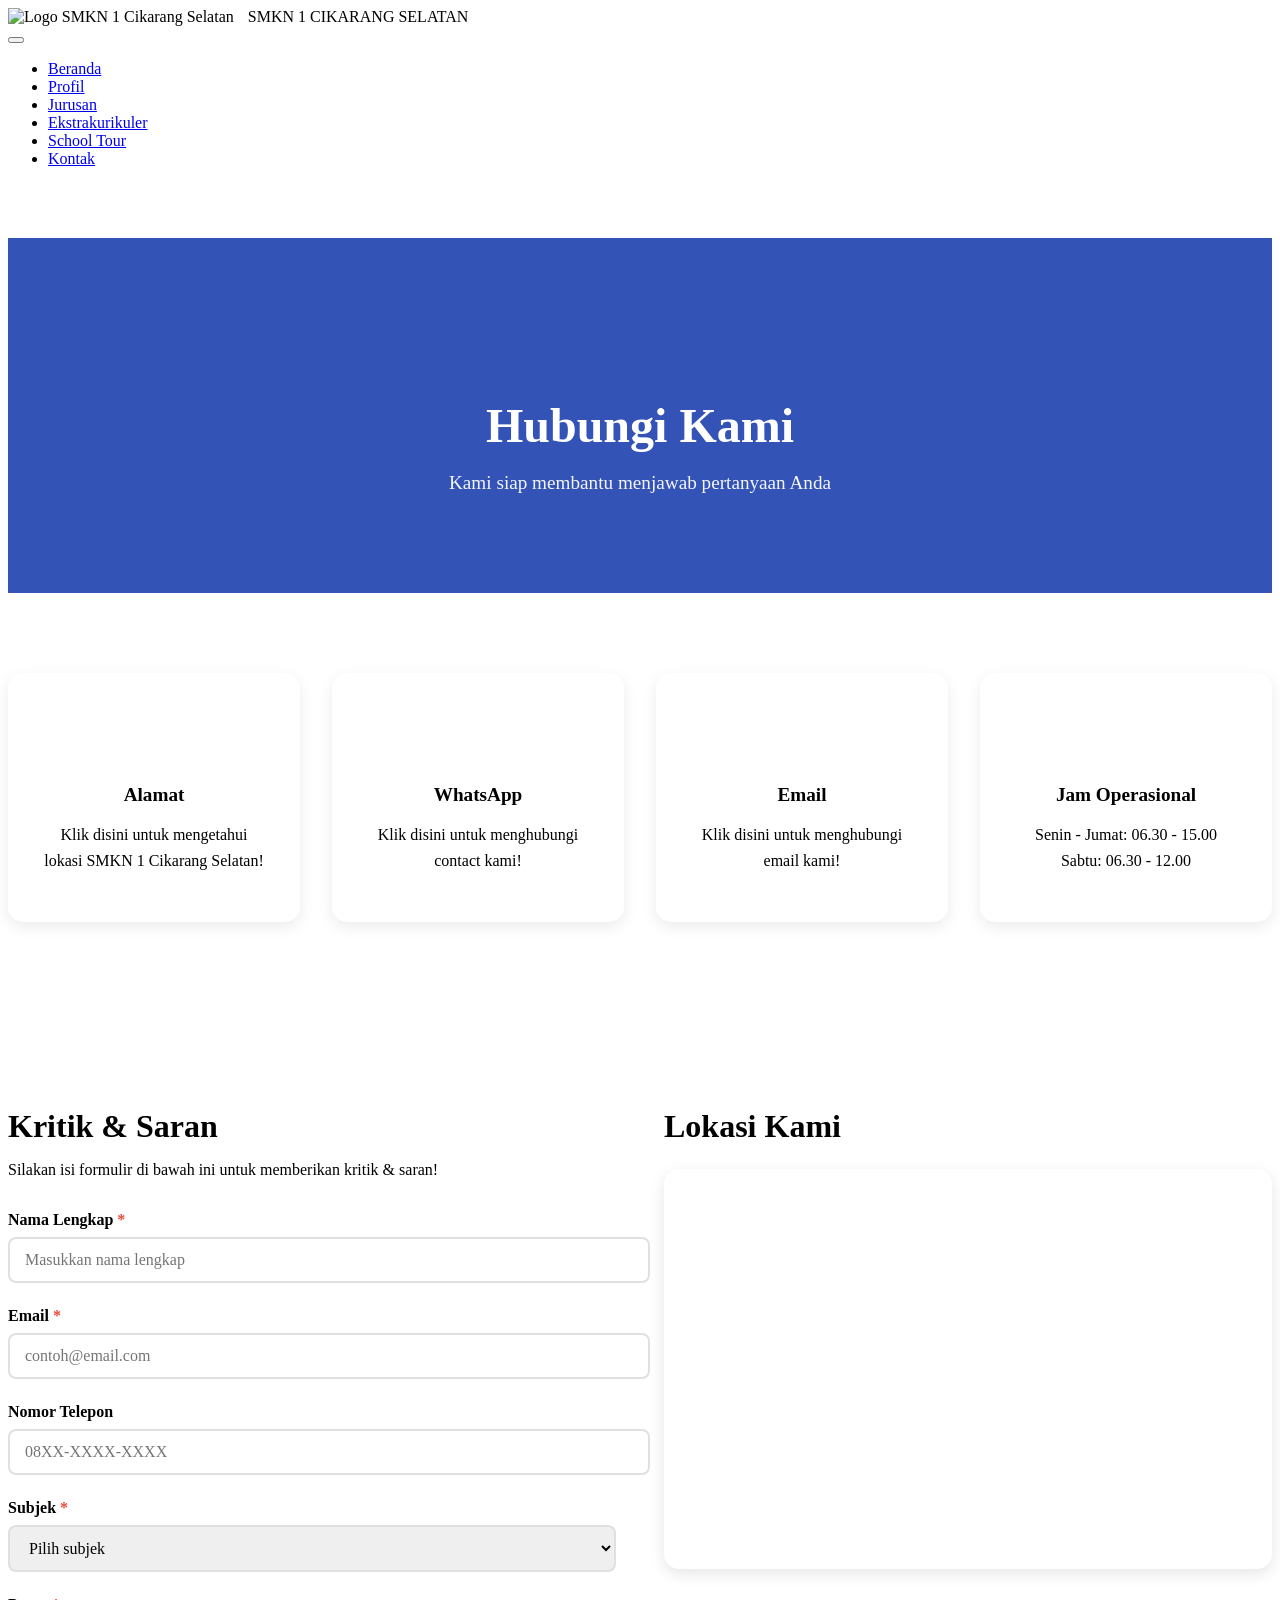
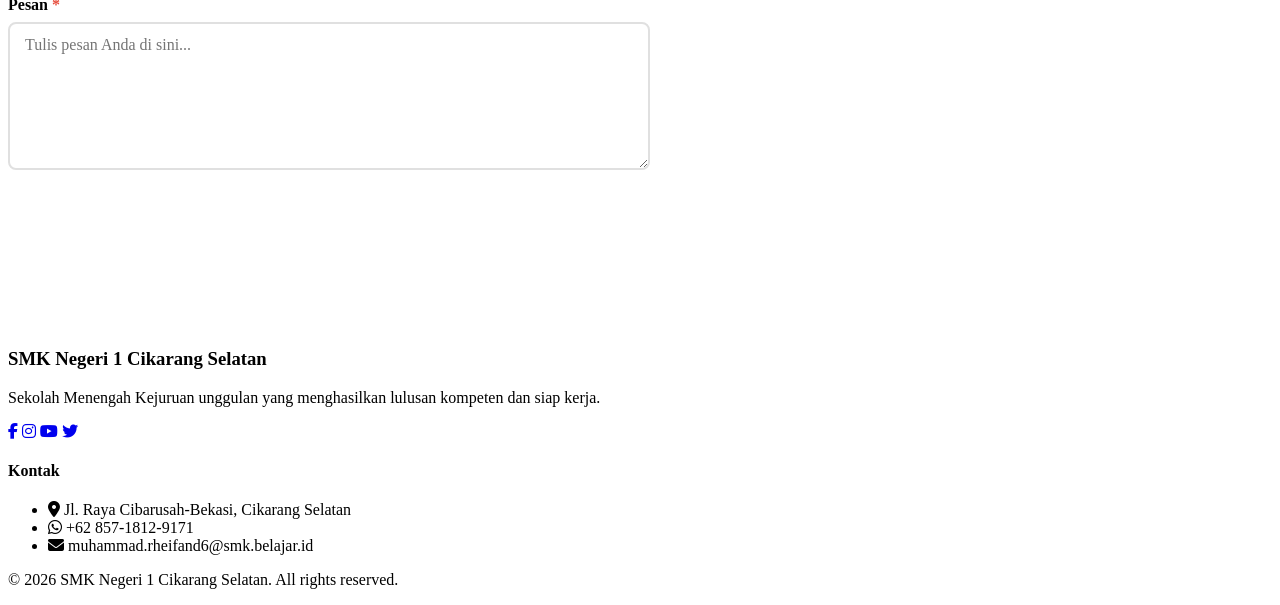
==== kontak.html @ 5ee205e4 "update4" ====
<!DOCTYPE html>
<html lang="id">
<head>
    <meta charset="UTF-8">
    <meta name="viewport" content="width=device-width, initial-scale=1.0">
    <title>Kontak - SMK Negeri 1 Cikarang Selatan</title>
    <link rel="stylesheet" href="styles.css">
    <link rel="stylesheet" href="https://cdnjs.cloudflare.com/ajax/libs/font-awesome/6.4.0/css/all.min.css">
    <style>
        /* Additional styles untuk halaman kontak */
        .page-header {
            background: linear-gradient(rgba(30, 64, 175, 0.9), rgba(30, 64, 175, 0.9)), 
                        url('https://indonesiaparlemen.com/wp-content/uploads/2022/09/SMKN-1-cikarang-selatan.jpeg');
            background-size: cover;
            background-position: center;
            padding: 120px 0 80px;
            margin-top: 70px;
            text-align: center;
            color: white;
        }

        .page-header h1 {
            font-size: 3rem;
            margin-bottom: 1rem;
        }

        .page-header p {
            font-size: 1.2rem;
            opacity: 0.95;
        }

        .contact-info-section {
            padding: 5rem 0;
            background: white;
        }

        .contact-info-grid {
            display: grid;
            grid-template-columns: repeat(auto-fit, minmax(250px, 1fr));
            gap: 2rem;
        }

        .contact-info-card {
            background: white;
            padding: 2rem;
            border-radius: 15px;
            text-align: center;
            box-shadow: 0 5px 15px rgba(0,0,0,0.08);
            transition: all 0.3s ease;
            display: block;
            text-decoration: none;
            color: inherit;
        }

        .contact-info-card:hover {
            transform: translateY(-10px);
            box-shadow: 0 10px 30px rgba(0,0,0,0.15);
        }

        .contact-icon {
            width: 60px;
            height: 60px;
            background: linear-gradient(135deg, var(--primary-color), var(--secondary-color));
            border-radius: 50%;
            display: flex;
            align-items: center;
            justify-content: center;
            color: white;
            font-size: 1.8rem;
            margin: 0 auto 1rem;
        }

        .contact-info-card h3 {
            font-size: 1.2rem;
            color: var(--dark-color);
            margin-bottom: 1rem;
        }

        .contact-info-card p {
            color: var(--text-color);
            line-height: 1.6;
        }

        .contact-form-section {
            padding: 5rem 0;
            background: var(--light-color);
        }

        .contact-grid {
            display: grid;
            grid-template-columns: 1fr 1fr;
            gap: 3rem;
        }

        .form-container h2 {
            font-size: 2rem;
            color: var(--dark-color);
            margin-bottom: 1rem;
        }

        .form-description {
            color: var(--text-color);
            margin-bottom: 2rem;
        }

        .form-group {
            margin-bottom: 1.5rem;
        }

        .form-group label {
            display: block;
            margin-bottom: 0.5rem;
            color: var(--dark-color);
            font-weight: 600;
        }

        .required {
            color: #e74c3c;
        }

        .form-group input,
        .form-group textarea,
        .form-group select {
            width: 100%;
            padding: 12px 15px;
            border: 2px solid #e0e0e0;
            border-radius: 8px;
            font-size: 1rem;
            font-family: inherit;
            transition: all 0.3s ease;
        }

        .form-group input:focus,
        .form-group textarea:focus,
        .form-group select:focus {
            outline: none;
            border-color: var(--primary-color);
            box-shadow: 0 0 0 3px rgba(30, 64, 175, 0.1);
        }

        .form-group textarea {
            resize: vertical;
            min-height: 120px;
        }

        .btn-submit {
            width: 100%;
            padding: 15px;
            background: linear-gradient(135deg, var(--primary-color), var(--secondary-color));
            color: white;
            border: none;
            border-radius: 8px;
            font-size: 1.1rem;
            font-weight: 600;
            cursor: pointer;
            transition: all 0.3s ease;
            display: flex;
            align-items: center;
            justify-content: center;
            gap: 10px;
        }

        .btn-submit:hover {
            transform: translateY(-2px);
            box-shadow: 0 10px 25px rgba(30, 64, 175, 0.3);
        }

        .btn-submit:disabled {
            background: #ccc;
            cursor: not-allowed;
            transform: none;
        }

        .spinner {
            border: 3px solid #f3f3f3;
            border-top: 3px solid white;
            border-radius: 50%;
            width: 20px;
            height: 20px;
            animation: spin 1s linear infinite;
        }

        @keyframes spin {
            0% { transform: rotate(0deg); }
            100% { transform: rotate(360deg); }
        }

        .alert {
            padding: 15px;
            border-radius: 8px;
            margin-bottom: 20px;
            display: none;
            animation: slideDown 0.3s ease;
        }

        .alert.success {
            background: #d4edda;
            color: #155724;
            border: 1px solid #c3e6cb;
        }

        .alert.error {
            background: #f8d7da;
            color: #721c24;
            border: 1px solid #f5c6cb;
        }

        .alert.show {
            display: block;
        }

        @keyframes slideDown {
            from {
                opacity: 0;
                transform: translateY(-10px);
            }
            to {
                opacity: 1;
                transform: translateY(0);
            }
        }

        .map-container h2 {
            font-size: 2rem;
            color: var(--dark-color);
            margin-bottom: 1.5rem;
        }

        .map-wrapper {
            height: 400px;
            border-radius: 15px;
            overflow: hidden;
            margin-bottom: 1.5rem;
            box-shadow: 0 5px 15px rgba(0,0,0,0.1);
        }

        .maps-button {
            display: inline-block;
            padding: 12px 24px;
            background: var(--primary-color);
            color: white;
            text-decoration: none;
            border-radius: 8px;
            font-weight: 600;
            transition: all 0.3s ease;
        }

        .maps-button:hover {
            background: var(--secondary-color);
            transform: translateY(-2px);
        }

        @media (max-width: 768px) {
            .contact-grid {
                grid-template-columns: 1fr;
            }

            .page-header h1 {
                font-size: 2rem;
            }
        }
    </style>
</head>
<body>
    <!-- Navigation -->
    <nav class="navbar" id="navbar">
        <div class="container">
            <div class="nav-wrapper">
                <div class="logo">
                    <img src="https://i.ytimg.com/vi/6v_6yStDr5Q/maxresdefault.jpg" alt="Logo SMKN 1 Cikarang Selatan" style="height: 40px; margin-right: 10px;">
                    <span>SMKN 1 CIKARANG SELATAN</span>
                </div>
                <button class="mobile-toggle" id="mobileToggle">
                    <span></span>
                    <span></span>
                    <span></span>
                </button>
                <ul class="nav-menu" id="navMenu">
                    <li><a href="index.html">Beranda</a></li>
                    <li><a href="profil.html">Profil</a></li>
                    <li><a href="jurusan.html">Jurusan</a></li>
                    <li><a href="ekstrakurikuler.html">Ekstrakurikuler</a></li>
                    <li><a href="school-tour.html">School Tour</a></li>
                    <li><a href="kontak.html" class="active">Kontak</a></li>
                </ul>
            </div>
        </div>
    </nav>

    <!-- Page Header -->
    <section class="page-header">
        <div class="container">
            <h1>Hubungi Kami</h1>
            <p>Kami siap membantu menjawab pertanyaan Anda</p>
        </div>
    </section>

    <!-- Contact Info Section -->
    <section class="contact-info-section">
        <div class="container">
            <div class="contact-info-grid">
                <a href="https://maps.app.goo.gl/vhUKGWcjGLsRgi6n9" target="_blank" class="contact-info-card">
                    <div class="contact-icon">
                        <i class="fas fa-map-marker-alt"></i>
                    </div>
                    <h3>Alamat</h3>
                    <p>Klik disini untuk mengetahui lokasi SMKN 1 Cikarang Selatan!</p>
                </a>
                <a href="https://wa.me/6285718129171" target="_blank" class="contact-info-card">
                    <div class="contact-icon">
                        <i class="fab fa-whatsapp"></i>
                    </div>
                    <h3>WhatsApp</h3>
                    <p>Klik disini untuk menghubungi contact kami!</p>
                </a>
                <a href="mailto:muhammad.rheifand6@smk.belajar.id" class="contact-info-card">
                    <div class="contact-icon">
                        <i class="fas fa-envelope"></i>
                    </div>
                    <h3>Email</h3>
                    <p>Klik disini untuk menghubungi email kami!</p>
                </a>
                <div class="contact-info-card">
                    <div class="contact-icon">
                        <i class="fas fa-clock"></i>
                    </div>
                    <h3>Jam Operasional</h3>
                    <p>Senin - Jumat: 06.30 - 15.00<br>Sabtu: 06.30 - 12.00</p>
                </div>
            </div>
        </div>
    </section>

    <!-- Contact Form & Map Section -->
    <section class="contact-form-section">
        <div class="container">
            <div class="contact-grid">
                <div class="form-container">
                    <h2>Kritik & Saran</h2>
                    <p class="form-description">Silakan isi formulir di bawah ini untuk memberikan kritik & saran!</p>
                    
                    <div id="alert" class="alert"></div>

                    <form id="contactForm" class="contact-form">
                        <div class="form-group">
                            <label for="name">Nama Lengkap <span class="required">*</span></label>
                            <input type="text" id="name" name="name" required placeholder="Masukkan nama lengkap">
                        </div>
                        <div class="form-group">
                            <label for="email">Email <span class="required">*</span></label>
                            <input type="email" id="email" name="email" required placeholder="contoh@email.com">
                        </div>
                        <div class="form-group">
                            <label for="phone">Nomor Telepon</label>
                            <input type="tel" id="phone" name="phone" placeholder="08XX-XXXX-XXXX">
                        </div>
                        <div class="form-group">
                            <label for="subject">Subjek <span class="required">*</span></label>
                            <select id="subject" name="subject" required>
                                <option value="">Pilih subjek</option>
                                <option value="ppdb">Pendaftaran Siswa Baru (PPDB)</option>
                                <option value="info-jurusan">Informasi Jurusan</option>
                                <option value="fasilitas">Fasilitas Sekolah</option>
                                <option value="kerjasama">Kerjasama Industri</option>
                                <option value="lainnya">Lainnya</option>
                            </select>
                        </div>
                        <div class="form-group">
                            <label for="message">Pesan <span class="required">*</span></label>
                            <textarea id="message" name="message" rows="6" required placeholder="Tulis pesan Anda di sini..."></textarea>
                        </div>
                        <button type="submit" class="btn btn-primary btn-submit" id="submitBtn">
                            <span id="btnText"><i class="fas fa-paper-plane"></i> Kirim Pesan</span>
                            <div id="spinner" class="spinner" style="display: none;"></div>
                        </button>
                    </form>
                </div>
                <div class="map-container">
                    <h2>Lokasi Kami</h2>
                    <div class="map-wrapper">
                        <iframe 
                            src="https://www.google.com/maps/embed?pb=!1m18!1m12!1m3!1d3965.3249083308624!2d107.10358297402703!3d-6.351965662140922!2m3!1f0!2f0!3f0!3m2!1i1024!2i768!4f13.1!3m3!1m2!1s0x2e699a0b69feb499%3A0x34077da71af142ca!2sSMKN%201%20Cikarang%20Selatan!5e0!3m2!1sid!2sid!4v1770727497861!5m2!1sid!2sid" 
                            allowfullscreen="" 
                            loading="lazy" 
                            referrerpolicy="no-referrer-when-downgrade"
                            style="border:0; width: 100%; height: 100%; border-radius: 15px;">
                        </iframe>
                    </div>
                    <a href="https://maps.app.goo.gl/LRQ6fGmJxP6PVszt7" 
                       target="_blank" 
                       class="maps-button">
                        <i class="fas fa-directions"></i>
                        Buka di Google Maps
                    </a>
                </div>
            </div>
        </div>
    </section>

    <!-- Footer -->
    <footer class="footer">
        <div class="container">
            <div class="footer-grid">
                <div class="footer-col">
                    <h3>SMK Negeri 1 Cikarang Selatan</h3>
                    <p>Sekolah Menengah Kejuruan unggulan yang menghasilkan lulusan kompeten dan siap kerja.</p>
                    <div class="social-links">
                        <a href="https://www.facebook.com/p/SMKN-1-Cikarang-Selatan-100072402480755" target="_blank"><i class="fab fa-facebook-f"></i></a>
                        <a href="https://www.instagram.com/smkn1ciksel_/" target="_blank"><i class="fab fa-instagram"></i></a>
                        <a href="https://www.youtube.com/@smknegeri1cikarangselatan" target="_blank"><i class="fab fa-youtube"></i></a>
                        <a href="https://twitter.com/smkn_1ciksel" target="_blank"><i class="fab fa-twitter"></i></a>
                    </div>
                </div>
                <div class="footer-col">
                    <h4>Kontak</h4>
                    <ul class="contact-info">
                        <li><i class="fas fa-map-marker-alt"></i> Jl. Raya Cibarusah-Bekasi, Cikarang Selatan</li>
                        <li><i class="fab fa-whatsapp"></i> +62 857-1812-9171</li>
                        <li><i class="fas fa-envelope"></i> muhammad.rheifand6@smk.belajar.id</li>
                    </ul>
                </div>
            </div>
            <div class="footer-bottom">
                <p>&copy; 2026 SMK Negeri 1 Cikarang Selatan. All rights reserved.</p>
            </div>
        </div>
    </footer>

    <script src="script.js"></script>
    <script>
        // ========================================
        // GOOGLE SPREADSHEET INTEGRATION
        // ========================================
        
        // GANTI URL INI dengan URL Google Apps Script Web App Anda
        const SPREADSHEET_URL = 'https://script.google.com/macros/s/AKfycbwc9vFObns66mZraSio9W_djA9TTYszhVdaAz3MB1h0ZNesjGGoQKiam5nI7D-8OUWw/exec';

        const form = document.getElementById('contactForm');
        const submitBtn = document.getElementById('submitBtn');
        const btnText = document.getElementById('btnText');
        const spinner = document.getElementById('spinner');
        const alert = document.getElementById('alert');

        // Fungsi untuk menampilkan alert
        function showAlert(message, type) {
            alert.textContent = message;
            alert.className = `alert ${type} show`;
            
            // Auto-hide setelah 5 detik
            setTimeout(() => {
                alert.classList.remove('show');
            }, 5000);

            // Scroll ke alert
            alert.scrollIntoView({ behavior: 'smooth', block: 'nearest' });
        }

        // Handle form submission
        if (form) {
            form.addEventListener('submit', async (e) => {
                e.preventDefault();

                // Disable tombol
                submitBtn.disabled = true;
                btnText.style.display = 'none';
                spinner.style.display = 'block';

                // Ambil data form
                const formData = new FormData(form);
                const data = {
                    timestamp: new Date().toLocaleString('id-ID', { 
                        timeZone: 'Asia/Jakarta',
                        year: 'numeric',
                        month: '2-digit',
                        day: '2-digit',
                        hour: '2-digit',
                        minute: '2-digit',
                        second: '2-digit'
                    }),
                    name: formData.get('name'),
                    email: formData.get('email'),
                    phone: formData.get('phone') || '-',
                    subject: formData.get('subject'),
                    message: formData.get('message')
                };

                // Validasi
                if (!data.name || !data.email || !data.subject || !data.message) {
                    showAlert('❌ Mohon lengkapi semua field yang wajib diisi!', 'error');
                    submitBtn.disabled = false;
                    btnText.style.display = 'inline';
                    spinner.style.display = 'none';
                    return;
                }

                // Validasi email
                const emailRegex = /^[^\s@]+@[^\s@]+\.[^\s@]+$/;
                if (!emailRegex.test(data.email)) {
                    showAlert('❌ Format email tidak valid!', 'error');
                    submitBtn.disabled = false;
                    btnText.style.display = 'inline';
                    spinner.style.display = 'none';
                    return;
                }

                try {
                    // Kirim data ke Google Spreadsheet
                    const response = await fetch(SPREADSHEET_URL, {
                        method: 'POST',
                        body: JSON.stringify(data),
                        headers: {
                            'Content-Type': 'text/plain;charset=utf-8',
                        }
                    });

                    // Sukses
                    showAlert('✅ Terima kasih! Pesan Anda telah berhasil dikirim dan tersimpan.', 'success');
                    form.reset();

                } catch (error) {
                    console.error('Error:', error);
                    showAlert('❌ Maaf, terjadi kesalahan. Silakan coba lagi atau hubungi kami melalui WhatsApp.', 'error');
                } finally {
                    // Enable tombol kembali
                    submitBtn.disabled = false;
                    btnText.style.display = 'inline';
                    spinner.style.display = 'none';
                }
            });
        }

        // Validasi real-time email
        const emailInput = document.getElementById('email');
        if (emailInput) {
            emailInput.addEventListener('blur', () => {
                const email = emailInput.value;
                const emailRegex = /^[^\s@]+@[^\s@]+\.[^\s@]+$/;
                
                if (email && !emailRegex.test(email)) {
                    emailInput.style.borderColor = '#e74c3c';
                } else {
                    emailInput.style.borderColor = '#e0e0e0';
                }
            });
        }
    </script>
</body>
</html>
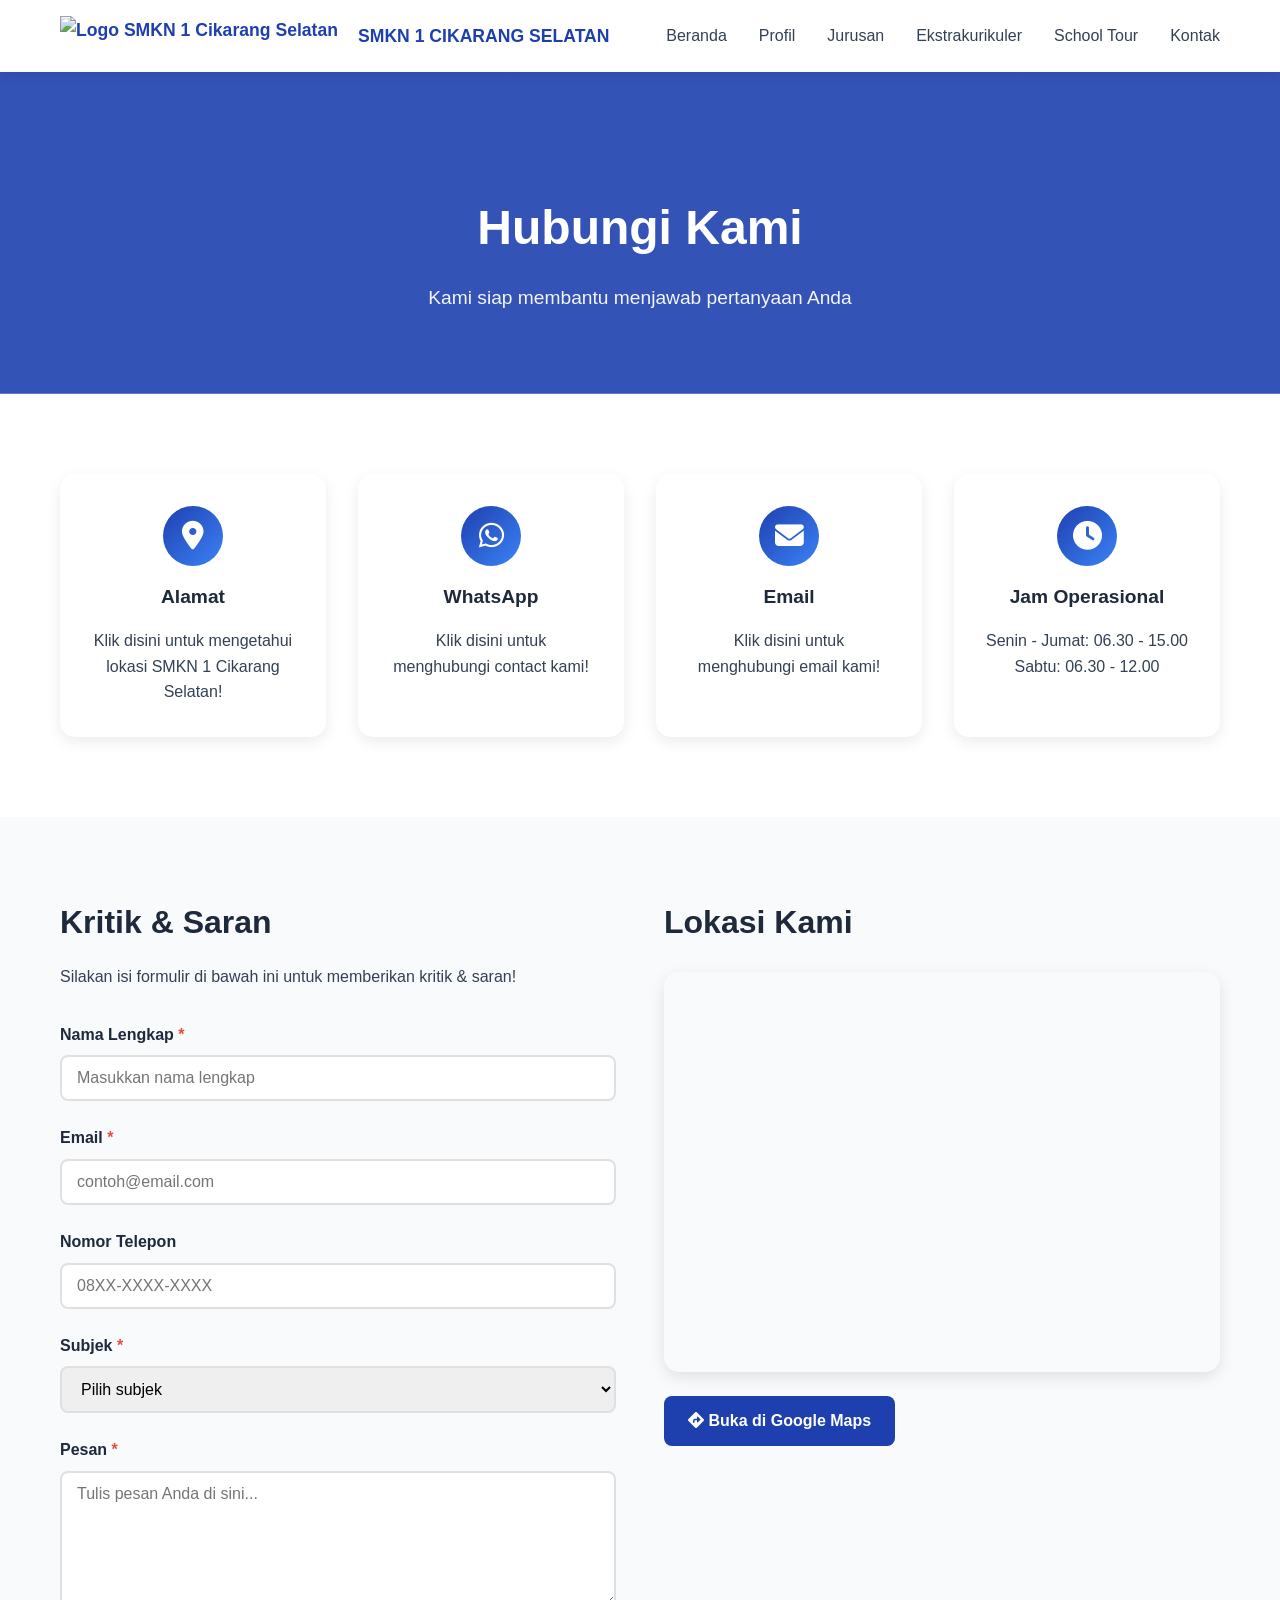
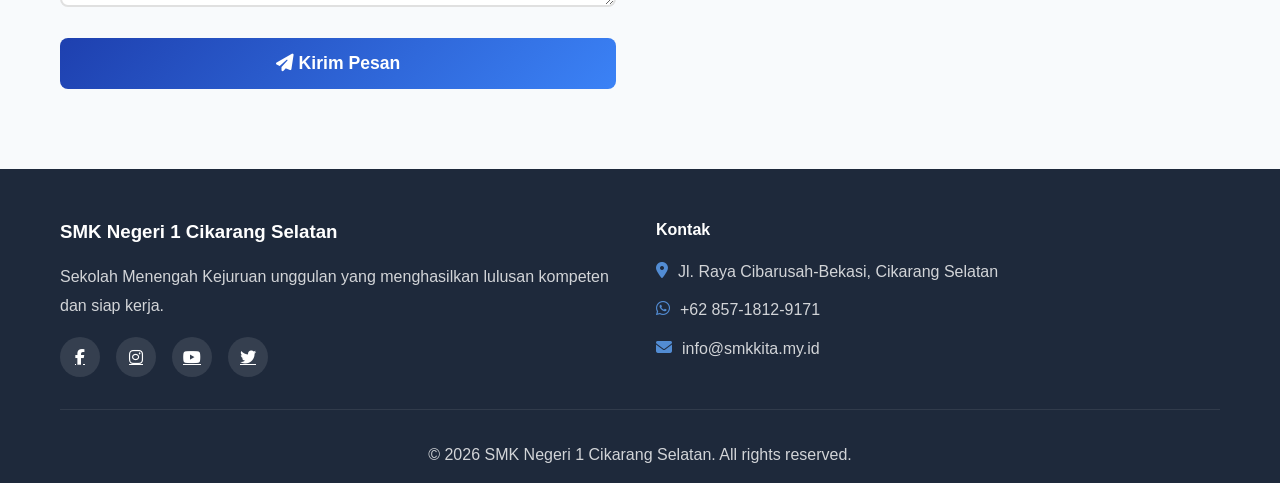
==== commit 8bda62f7: "update email" ====
--- a/kontak.html
+++ b/kontak.html
@@ -416,7 +416,7 @@
                     <ul class="contact-info">
                         <li><i class="fas fa-map-marker-alt"></i> Jl. Raya Cibarusah-Bekasi, Cikarang Selatan</li>
                         <li><i class="fab fa-whatsapp"></i> +62 857-1812-9171</li>
-                        <li><i class="fas fa-envelope"></i> muhammad.rheifand6@smk.belajar.id</li>
+                        <li><i class="fas fa-envelope"></i> info@smkkita.my.id</li>
                     </ul>
                 </div>
             </div>
--- a/styles.css
+++ b/styles.css
@@ -0,0 +1,782 @@
+/* Reset & Base Styles */
+* {
+    margin: 0;
+    padding: 0;
+    box-sizing: border-box;
+}
+
+:root {
+    --primary-color: #1e40af;
+    --secondary-color: #3b82f6;
+    --accent-color: #60a5fa;
+    --dark-color: #1e293b;
+    --light-color: #f8fafc;
+    --text-color: #334155;
+    --border-color: #e2e8f0;
+    --success-color: #10b981;
+    --warning-color: #f59e0b;
+}
+
+body {
+    font-family: 'Segoe UI', Tahoma, Geneva, Verdana, sans-serif;
+    line-height: 1.6;
+    color: var(--text-color);
+    overflow-x: hidden;
+}
+
+.container {
+    max-width: 1200px;
+    margin: 0 auto;
+    padding: 0 20px;
+}
+
+.text-center {
+    text-align: center;
+}
+
+/* Navigation */
+.navbar {
+    background: rgba(255, 255, 255, 0.98);
+    box-shadow: 0 2px 10px rgba(0,0,0,0.1);
+    position: fixed;
+    width: 100%;
+    top: 0;
+    z-index: 1000;
+    transition: all 0.3s ease;
+}
+
+.navbar.scrolled {
+    background: rgba(255, 255, 255, 1);
+    box-shadow: 0 4px 20px rgba(0,0,0,0.15);
+}
+
+.nav-wrapper {
+    display: flex;
+    justify-content: space-between;
+    align-items: center;
+    padding: 1rem 0;
+}
+
+.logo {
+    display: flex;
+    align-items: center;
+    gap: 10px;
+    font-weight: 700;
+    font-size: 1.1rem;
+    color: var(--primary-color);
+}
+
+.logo i {
+    font-size: 1.8rem;
+}
+
+.nav-menu {
+    display: flex;
+    list-style: none;
+    gap: 2rem;
+}
+
+.nav-menu a {
+    text-decoration: none;
+    color: var(--text-color);
+    font-weight: 500;
+    transition: color 0.3s ease;
+    position: relative;
+}
+
+.nav-menu a::after {
+    content: '';
+    position: absolute;
+    bottom: -5px;
+    left: 0;
+    width: 0;
+    height: 2px;
+    background: var(--primary-color);
+    transition: width 0.3s ease;
+}
+
+.nav-menu a:hover::after,
+.nav-menu a.active::after {
+    width: 100%;
+}
+
+.nav-menu a:hover,
+.nav-menu a.active {
+    color: var(--primary-color);
+}
+
+.mobile-toggle {
+    display: none;
+    flex-direction: column;
+    gap: 5px;
+    background: none;
+    border: none;
+    cursor: pointer;
+}
+
+.mobile-toggle span {
+    width: 25px;
+    height: 3px;
+    background: var(--primary-color);
+    transition: all 0.3s ease;
+}
+
+/* Hero Section */
+.hero {
+    background: linear-gradient(135deg, #1e40af 0%, #3b82f6 100%);
+    min-height: 100vh;
+    display: flex;
+    align-items: center;
+    justify-content: center;
+    position: relative;
+    overflow: hidden;
+    margin-top: 70px;
+}
+
+.hero::before {
+    content: '';
+    position: absolute;
+    top: 0;
+    left: 0;
+    right: 0;
+    bottom: 0;
+    background: 
+        radial-gradient(circle at 20% 50%, rgba(255,255,255,0.1) 0%, transparent 50%),
+        radial-gradient(circle at 80% 80%, rgba(255,255,255,0.1) 0%, transparent 50%);
+}
+
+.hero-overlay {
+    position: absolute;
+    top: 0;
+    left: 0;
+    right: 0;
+    bottom: 0;
+    background: rgba(0,0,0,0.2);
+}
+
+.hero-content {
+    position: relative;
+    z-index: 2;
+    text-align: center;
+    color: white;
+    animation: fadeInUp 1s ease;
+}
+
+.hero-title {
+    font-size: 3.5rem;
+    font-weight: 800;
+    margin-bottom: 1rem;
+    line-height: 1.2;
+}
+
+.hero-subtitle {
+    font-size: 1.8rem;
+    font-weight: 600;
+    margin-bottom: 1rem;
+    color: rgba(255,255,255,0.95);
+}
+
+.hero-description {
+    font-size: 1.2rem;
+    max-width: 700px;
+    margin: 0 auto 2rem;
+    color: rgba(255,255,255,0.9);
+}
+
+.hero-buttons {
+    display: flex;
+    gap: 1rem;
+    justify-content: center;
+    flex-wrap: wrap;
+}
+
+.btn {
+    padding: 12px 30px;
+    border-radius: 50px;
+    text-decoration: none;
+    font-weight: 600;
+    transition: all 0.3s ease;
+    display: inline-block;
+    border: 2px solid transparent;
+}
+
+.btn-primary {
+    background: white;
+    color: var(--primary-color);
+}
+
+.btn-primary:hover {
+    transform: translateY(-3px);
+    box-shadow: 0 10px 20px rgba(0,0,0,0.2);
+}
+
+.btn-secondary {
+    background: transparent;
+    color: white;
+    border-color: white;
+}
+
+.btn-secondary:hover {
+    background: white;
+    color: var(--primary-color);
+}
+
+.btn-outline {
+    background: transparent;
+    color: var(--primary-color);
+    border-color: var(--primary-color);
+}
+
+.btn-outline:hover {
+    background: var(--primary-color);
+    color: white;
+}
+
+.btn-light {
+    background: white;
+    color: var(--primary-color);
+}
+
+.btn-light:hover {
+    transform: translateY(-3px);
+    box-shadow: 0 10px 20px rgba(0,0,0,0.3);
+}
+
+.scroll-indicator {
+    position: absolute;
+    bottom: 30px;
+    left: 50%;
+    transform: translateX(-50%);
+    animation: bounce 2s infinite;
+}
+
+.scroll-indicator span {
+    display: block;
+    width: 30px;
+    height: 50px;
+    border: 2px solid white;
+    border-radius: 25px;
+    position: relative;
+}
+
+.scroll-indicator span::before {
+    content: '';
+    position: absolute;
+    top: 10px;
+    left: 50%;
+    transform: translateX(-50%);
+    width: 6px;
+    height: 6px;
+    background: white;
+    border-radius: 50%;
+    animation: scroll 2s infinite;
+}
+
+/* Stats Section */
+.stats-section {
+    padding: 4rem 0;
+    background: var(--light-color);
+}
+
+.stats-grid {
+    display: grid;
+    grid-template-columns: repeat(auto-fit, minmax(250px, 1fr));
+    gap: 2rem;
+}
+
+.stat-card {
+    background: white;
+    padding: 2rem;
+    border-radius: 15px;
+    text-align: center;
+    box-shadow: 0 5px 15px rgba(0,0,0,0.08);
+    transition: transform 0.3s ease;
+}
+
+.stat-card:hover {
+    transform: translateY(-10px);
+}
+
+.stat-icon {
+    width: 80px;
+    height: 80px;
+    background: linear-gradient(135deg, var(--primary-color), var(--secondary-color));
+    border-radius: 50%;
+    display: flex;
+    align-items: center;
+    justify-content: center;
+    margin: 0 auto 1rem;
+    color: white;
+    font-size: 2rem;
+}
+
+.stat-number {
+    font-size: 2.5rem;
+    font-weight: 700;
+    color: var(--primary-color);
+    margin-bottom: 0.5rem;
+}
+
+.stat-label {
+    color: var(--text-color);
+    font-size: 1.1rem;
+}
+
+/* Section Styles */
+section {
+    padding: 5rem 0;
+}
+
+.section-header {
+    text-align: center;
+    margin-bottom: 3rem;
+}
+
+.section-tag {
+    display: inline-block;
+    padding: 8px 20px;
+    background: var(--accent-color);
+    color: white;
+    border-radius: 50px;
+    font-size: 0.9rem;
+    font-weight: 600;
+    margin-bottom: 1rem;
+}
+
+.section-title {
+    font-size: 2.5rem;
+    font-weight: 700;
+    color: var(--dark-color);
+    margin-bottom: 1rem;
+}
+
+.section-description {
+    font-size: 1.1rem;
+    color: var(--text-color);
+    max-width: 600px;
+    margin: 0 auto;
+}
+
+/* About Preview */
+.about-preview {
+    background: white;
+}
+
+.about-content {
+    display: grid;
+    grid-template-columns: 1fr 1fr;
+    gap: 4rem;
+    align-items: center;
+}
+
+.about-text p {
+    margin-bottom: 1.5rem;
+    line-height: 1.8;
+    text-align: justify;
+}
+
+.about-features {
+    margin: 2rem 0;
+}
+
+.feature-item {
+    display: flex;
+    align-items: center;
+    gap: 1rem;
+    margin-bottom: 1rem;
+    padding: 1rem;
+    background: var(--light-color);
+    border-radius: 10px;
+}
+
+.feature-item i {
+    color: var(--success-color);
+    font-size: 1.5rem;
+}
+
+.image-placeholder {
+    background: linear-gradient(135deg, var(--primary-color), var(--secondary-color));
+    aspect-ratio: 1;
+    border-radius: 20px;
+    display: flex;
+    align-items: center;
+    justify-content: center;
+    color: white;
+    font-size: 8rem;
+}
+
+/* Programs Section */
+.programs-section {
+    background: var(--light-color);
+}
+
+.programs-grid {
+    display: grid;
+    grid-template-columns: repeat(auto-fit, minmax(300px, 1fr));
+    gap: 2rem;
+}
+
+.program-card {
+    background: white;
+    padding: 2rem;
+    border-radius: 15px;
+    box-shadow: 0 5px 15px rgba(0,0,0,0.08);
+    transition: all 0.3s ease;
+    border-top: 4px solid var(--primary-color);
+}
+
+.program-card:hover {
+    transform: translateY(-10px);
+    box-shadow: 0 10px 30px rgba(0,0,0,0.15);
+}
+
+.program-icon {
+    width: 70px;
+    height: 70px;
+    background: linear-gradient(135deg, var(--primary-color), var(--secondary-color));
+    border-radius: 15px;
+    display: flex;
+    align-items: center;
+    justify-content: center;
+    color: white;
+    font-size: 2rem;
+    margin-bottom: 1.5rem;
+}
+
+.program-card h3 {
+    font-size: 1.3rem;
+    color: var(--dark-color);
+    margin-bottom: 1rem;
+}
+
+.program-card p {
+    color: var(--text-color);
+    margin-bottom: 1.5rem;
+    line-height: 1.6;
+}
+
+.program-link {
+    color: var(--primary-color);
+    text-decoration: none;
+    font-weight: 600;
+    display: inline-flex;
+    align-items: center;
+    gap: 5px;
+    transition: gap 0.3s ease;
+}
+
+.program-link:hover {
+    gap: 10px;
+}
+
+/* Ekstrakurikuler Preview */
+.ekskul-preview {
+    background: white;
+}
+
+.ekskul-grid {
+    display: grid;
+    grid-template-columns: repeat(auto-fit, minmax(150px, 1fr));
+    gap: 1.5rem;
+}
+
+.ekskul-card {
+    background: var(--light-color);
+    padding: 2rem 1rem;
+    border-radius: 15px;
+    text-align: center;
+    transition: all 0.3s ease;
+    cursor: pointer;
+}
+
+.ekskul-card:hover {
+    background: var(--primary-color);
+    color: white;
+    transform: translateY(-5px);
+}
+
+.ekskul-card i {
+    font-size: 3rem;
+    margin-bottom: 1rem;
+    color: var(--primary-color);
+    transition: color 0.3s ease;
+}
+
+.ekskul-card:hover i {
+    color: white;
+}
+
+.ekskul-card h4 {
+    font-size: 1rem;
+    font-weight: 600;
+}
+
+/* CTA Section */
+.cta-section {
+    background: linear-gradient(135deg, var(--primary-color), var(--secondary-color));
+    color: white;
+    text-align: center;
+}
+
+.cta-content h2 {
+    font-size: 2.5rem;
+    margin-bottom: 1rem;
+}
+
+.cta-content p {
+    font-size: 1.2rem;
+    margin-bottom: 2rem;
+    opacity: 0.9;
+}
+
+/* Footer */
+.footer {
+    background: var(--dark-color);
+    color: white;
+    padding: 3rem 0 1rem;
+}
+
+.footer-grid {
+    display: grid;
+    grid-template-columns: repeat(auto-fit, minmax(250px, 1fr));
+    gap: 2rem;
+    margin-bottom: 2rem;
+}
+
+.footer-col h3,
+.footer-col h4 {
+    margin-bottom: 1rem;
+}
+
+.footer-col p {
+    opacity: 0.8;
+    line-height: 1.8;
+}
+
+.footer-col ul {
+    list-style: none;
+}
+
+.footer-col ul li {
+    margin-bottom: 0.8rem;
+}
+
+.footer-col ul li a {
+    color: rgba(255,255,255,0.8);
+    text-decoration: none;
+    transition: color 0.3s ease;
+}
+
+.footer-col ul li a:hover {
+    color: white;
+}
+
+.contact-info li {
+    display: flex;
+    align-items: flex-start;
+    gap: 10px;
+    opacity: 0.8;
+}
+
+.contact-info i {
+    margin-top: 3px;
+    color: var(--accent-color);
+}
+
+.social-links {
+    display: flex;
+    gap: 1rem;
+    margin-top: 1rem;
+}
+
+.social-links a {
+    width: 40px;
+    height: 40px;
+    background: rgba(255,255,255,0.1);
+    border-radius: 50%;
+    display: flex;
+    align-items: center;
+    justify-content: center;
+    color: white;
+    transition: all 0.3s ease;
+}
+
+.social-links a:hover {
+    background: var(--accent-color);
+    transform: translateY(-3px);
+}
+
+.footer-bottom {
+    border-top: 1px solid rgba(255,255,255,0.1);
+    padding-top: 2rem;
+    text-align: center;
+    opacity: 0.8;
+}
+
+/* Timeline Styles */
+.timeline {
+    position: relative;
+    padding: 2rem 0;
+}
+
+.timeline::before {
+    content: '';
+    position: absolute;
+    left: 50%;
+    transform: translateX(-50%);
+    width: 2px;
+    height: 100%;
+    background: var(--border-color);
+}
+
+.timeline-item {
+    position: relative;
+    margin-bottom: 3rem;
+    display: flex;
+    align-items: center;
+}
+
+.timeline-item:nth-child(odd) {
+    flex-direction: row;
+}
+
+.timeline-item:nth-child(even) {
+    flex-direction: row-reverse;
+}
+
+.timeline-content {
+    width: 45%;
+    background: white;
+    padding: 1.5rem;
+    border-radius: 10px;
+    box-shadow: 0 5px 15px rgba(0,0,0,0.1);
+}
+
+.timeline-date {
+    position: absolute;
+    left: 50%;
+    transform: translateX(-50%);
+    background: var(--primary-color);
+    color: white;
+    padding: 10px 20px;
+    border-radius: 50px;
+    font-weight: 600;
+    white-space: nowrap;
+}
+
+/* Animations */
+@keyframes fadeInUp {
+    from {
+        opacity: 0;
+        transform: translateY(30px);
+    }
+    to {
+        opacity: 1;
+        transform: translateY(0);
+    }
+}
+
+@keyframes bounce {
+    0%, 20%, 50%, 80%, 100% {
+        transform: translateX(-50%) translateY(0);
+    }
+    40% {
+        transform: translateX(-50%) translateY(-10px);
+    }
+    60% {
+        transform: translateX(-50%) translateY(-5px);
+    }
+}
+
+@keyframes scroll {
+    0% {
+        opacity: 0;
+        top: 10px;
+    }
+    50% {
+        opacity: 1;
+    }
+    100% {
+        opacity: 0;
+        top: 30px;
+    }
+}
+
+/* Responsive Design */
+@media (max-width: 768px) {
+    .mobile-toggle {
+        display: flex;
+    }
+    
+    .nav-menu {
+        position: fixed;
+        left: -100%;
+        top: 70px;
+        flex-direction: column;
+        background: white;
+        width: 100%;
+        text-align: center;
+        transition: 0.3s;
+        box-shadow: 0 10px 27px rgba(0,0,0,0.05);
+        padding: 2rem 0;
+    }
+    
+    .nav-menu.active {
+        left: 0;
+    }
+    
+    .hero-title {
+        font-size: 2rem;
+    }
+    
+    .hero-subtitle {
+        font-size: 1.3rem;
+    }
+    
+    .hero-description {
+        font-size: 1rem;
+    }
+    
+    .about-content {
+        grid-template-columns: 1fr;
+    }
+    
+    .section-title {
+        font-size: 2rem;
+    }
+    
+    .timeline::before {
+        left: 20px;
+    }
+    
+    .timeline-item {
+        flex-direction: column !important;
+        align-items: flex-start;
+        padding-left: 50px;
+    }
+    
+    .timeline-content {
+        width: 100%;
+    }
+    
+    .timeline-date {
+        position: static;
+        transform: none;
+        margin-bottom: 1rem;
+        display: inline-block;
+    }
+}
+
+@media (max-width: 480px) {
+    .stats-grid {
+        grid-template-columns: 1fr;
+    }
+    
+    .hero-title {
+        font-size: 1.8rem;
+    }
+    
+    .programs-grid {
+        grid-template-columns: 1fr;
+    }
+}
